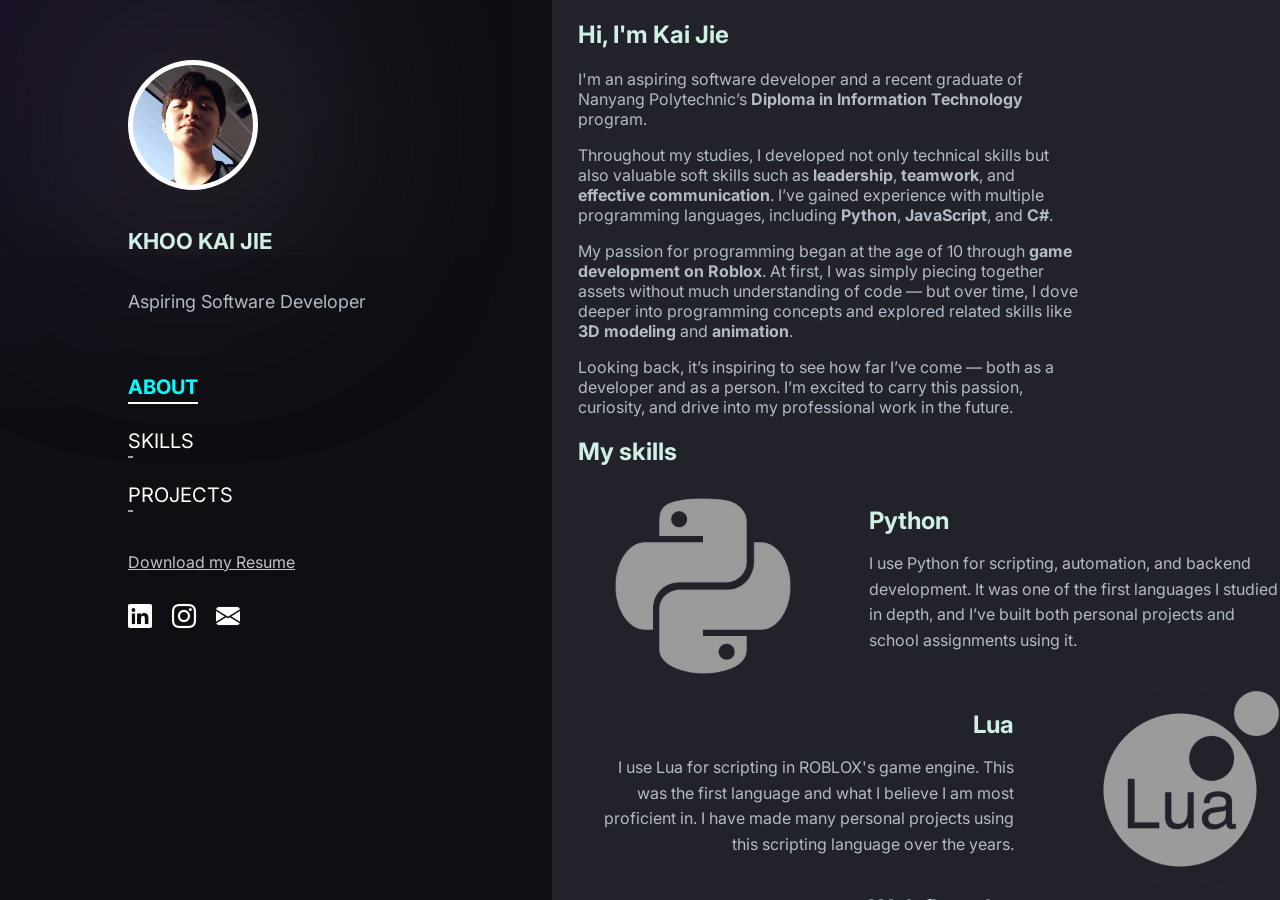
==== index.html @ 63a25b87 "Added my portfolio" ====
<!DOCTYPE html>
<html>

<head>
    <meta charset="UTF-8" />
    <link rel="icon" type="image/x-icon" href="favicon.ico">
    <title>Khoo Kai Jie's Portfolio</title>
    <link rel="stylesheet" href="style.css" />
    <link href="https://cdn.jsdelivr.net/npm/bootstrap-icons@1.10.5/font/bootstrap-icons.css" rel="stylesheet">

</head>

<body>
    <div class="container">
        <aside class="sidebar">
            <div class="profile-pic">
                <img src="resumeImg.jpg" alt="Profile Picture" />
            </div>
            <h1>KHOO KAI JIE</h1>
            <p>Aspiring Software Developer</p>
            <nav>
                <ul>
                    <li><a href="#about">ABOUT</a></li>
                    <li><a href="#skills">SKILLS</a></li>
                    <li><a href="#projects">PROJECTS</a></li>
                </ul>
            </nav>
            <div class="downloadResume">
                <a style="margin-top: 40px;" href="Khoo_Kai_Jie_Resume.pdf" target="_blank">Download my Resume</a>
            </div>
            <div class="social-icons">
                <a href="https://www.linkedin.com/in/kai-jie-khoo-34b2a32a0/" target="_blank" aria-label="LinkedIn">
                    <i class="bi bi-linkedin"></i>
                </a>
                <a href="https://www.instagram.com/kaiipf" target="_blank" aria-label="Instagram">
                    <i class="bi bi-instagram"></i>
                </a>
                <a href="mailto:khoo.kj1@gmail.com" aria-label="Email">
                    <i class="bi bi-envelope-fill"></i>
                </a>
            </div>
        </aside>

        <main class="content">
            <!-- Sections like About Me, Projects -->
            <section id="about">
                <div>
                    <h2>Hi, I'm Kai Jie</h2>
                    <p>
                        I'm an aspiring software developer and a recent graduate of Nanyang Polytechnic’s
                        <strong>Diploma in Information Technology</strong> program.
                    </p>
                    <p>
                        Throughout my studies, I developed not only technical skills but also valuable soft skills such
                        as
                        <strong>leadership</strong>, <strong>teamwork</strong>, and <strong>effective
                            communication</strong>.
                        I’ve gained experience with multiple programming languages, including
                        <strong>Python</strong>, <strong>JavaScript</strong>, and <strong>C#</strong>.
                    </p>
                    <p>
                        My passion for programming began at the age of 10 through <strong>game development on
                            Roblox</strong>.
                        At first, I was simply piecing together assets without much understanding of code — but over
                        time,
                        I dove deeper into programming concepts and explored related skills like <strong>3D
                            modeling</strong> and <strong>animation</strong>.
                    </p>
                    <p>
                        Looking back, it’s inspiring to see how far I’ve come — both as a developer and as a person.
                        I’m excited to carry this passion, curiosity, and drive into my professional work in the future.
                    </p>
                </div>
            </section>
            <section id="skills">
                <div>
                    <h2>My skills</h2>
                </div>
                <div class="skill-wrapper">
                    <div class="skill-image">
                        <img src="pythonlogo.png" alt="Python Logo" />
                    </div>
                    <div class="skill-text">
                        <h3>Python</h3>
                        <p>
                            I use Python for scripting, automation, and backend development. It was one of the first
                            languages I studied in depth, and I’ve built both personal projects and school assignments
                            using it.
                        </p>
                    </div>
                </div>
                <div class="skill-wrapper">
                    <div class="skill-image">
                        <img src="lualogo.png" alt="Lua Logo" />
                    </div>
                    <div class="skill-text">
                        <h3>Lua</h3>
                        <p>
                            I use Lua for scripting in ROBLOX's game engine. This was the first language and what I
                            believe I am most proficient in. I have made many personal projects using this scripting
                            language over the years.
                        </p>
                    </div>
                </div>
                <div class="skill-wrapper">
                    <div class="skill-image">
                        <img src="webdev.png" alt="Web Dev logo" />
                    </div>
                    <div class="skill-text">
                        <h3>Web Development</h3>
                        <p>
                            I am well versed in many aspects of Web Development. I am confident in my front end
                            engineering skills from creating mockups with Figma to creating websites with HTML, CSS and
                            JavaScript. I also have experience in using Flask with Python to create user centric
                            experiences.
                        </p>
                    </div>
                </div>
                <div class="skill-wrapper">
                    <div class="skill-image">
                        <img src="CSlogo.png" alt="C Sharp Logo" />
                    </div>
                    <div class="skill-text">
                        <h3>C#</h3>
                        <p>
                            I use C# mainly for building web applications using the ASP.NET framework.
                            Through my coursework and projects, I've developed dynamic, data-driven websites
                            and gained experience working with backend logic, MVC architecture, and database
                            integration.
                        </p>
                    </div>
                </div>
                <div class="skill-wrapper">
                    <div class="skill-image">
                        <img src="MysqlLogo.png" alt="MySql Logo" />
                    </div>
                    <div class="skill-text">
                        <h3>MySQL</h3>
                        <p>
                            During my studies, I have gained experience in using MySQL for database management.
                            I have created and managed databases, written complex queries, and integrated them with my
                            projects.
                            I am comfortable with data modeling, normalization, and optimizing queries for performance.
                        </p>
                    </div>
                </div>
            </section>
            <section id="projects">
                <div>
                    <h2>My projects</h2>
                </div>
                <div class="project ripblade" style="background-color: #1c1c24;">
                    <div class="project-content">
                        <div class="text">
                            <h3>RIPBLADE</h3>
                            <p>This is the game I am currently working on in ROBLOX's platform since 2024. Whilst
                                developing, I handled aspects such as programming, animation and 3D Modelling</p>
                            <a href="https://www.roblox.com/games/15853290560/RIPBLADE" target="_blank"
                                class="ripblade-link">View RIPBLADE on Roblox <button class="icon-button">
                                    <i class="bi bi-box-arrow-up-right"></i>
                                </button></a>

                        </div>
                        <div class="image">
                            <img src="ripblade-image.png" alt="RIPBLADE Screenshot">
                            <video class="overlay" src="ripblade-video.mp4" muted loop></video>
                        </div>
                    </div>
                </div>
                <!-- REVERSED PROJECT -->
                <div class="project reversed" style="padding-left: 0px;">
                    <div class="project-content" style="padding-left: 0px;">
                        <div class="text">
                            <h3>Arthematic.com.my</h3>
                            <p>A website I was commissioned by Arthematic to make. During which, I've applied
                                what I've learnt and used HTML, CSS and JavaScript to build this site. I also made a
                                form handler which stores and sends form responses to the owner's email address using
                                Php.</p>
                            <a href="https://arthematic.com.my/" target="_blank" class="ripblade-link">
                                View Arthematic
                                <button class="icon-button">
                                    <i class="bi bi-box-arrow-up-right"></i>
                                </button>
                            </a>
                        </div>
                        <div class="image">
                            <img src="arthematic-image.png" alt="Other Game Thumbnail">
                            <img src="arthematic-image2.png" class="overlay" alt="Other Game Thumbnail">
                        </div>
                    </div>
                </div>
                <div class="project ripblade" style="background-color: #1c1c24;">
                    <div class="project-content">
                        <div class="text">
                            <h3>GreenByte</h3>
                            <p>This is a school project I've worked on with my teammates during our App Development
                                Project module. GreenByte was made with Python and Flask and features a comprehensive
                                ingredient and recipe shopping system.</p>
                        </div>
                        <div class="image">
                            <img src="GB-image1.png" alt="RIPBLADE Screenshot">
                            <img src="GB-image2.png" class="overlay" alt="Other Game Thumbnail">
                        </div>
                    </div>
                </div>
            </section>
            <p style="text-align: center; margin-top: 20px; color: #888;">
                Copyright © 2025 Khoo Kai Jie. All rights reserved.
            </p>
        </main>
    </div>
</body>
<script>
    document.addEventListener('wheel', function (e) {
        const content = document.querySelector('.content');
        content.scrollTop += e.deltaY;
    }, { passive: true });

    const ripblade = document.querySelector('.project.ripblade');

    ripblade.addEventListener('mouseenter', () => {
        const video = ripblade.querySelector('video');
        video.play();
    });

    ripblade.addEventListener('mouseleave', () => {
        const video = ripblade.querySelector('video');
        video.pause();
        video.currentTime = 0; // rewind
    });
    const sections = document.querySelectorAll('section[id]');
    const navLinks = document.querySelectorAll('.sidebar nav a');

    const observer = new IntersectionObserver(
        (entries) => {
            entries.forEach(entry => {
                const id = entry.target.getAttribute('id');
                const link = document.querySelector(`.sidebar nav a[href="#${id}"]`);

                if (entry.isIntersecting) {
                    navLinks.forEach(l => l.classList.remove('active'));
                    link.classList.add('active');
                }
            });
        },
        {
            root: document.querySelector('.content'),
            rootMargin: '0px',
            threshold: 0.8 // Section is active if 50% visible
        }
    );

    sections.forEach(section => {
        observer.observe(section);
    });

    document.addEventListener('DOMContentLoaded', () => {
        function isTouchDevice() {
            return ('ontouchstart' in window && navigator.maxTouchPoints > 1);
        }

        if (!isTouchDevice()) {
            const spotlight = document.createElement('div');
            spotlight.id = 'spotlight';
            document.body.appendChild(spotlight);

            document.addEventListener('mousemove', (e) => {
                spotlight.style.left = `${e.clientX}px`;
                spotlight.style.top = `${e.clientY}px`;
            });
        }
    });
    const video = document.querySelector('video');
    if (video) {
        video.disablePictureInPicture = true;
    }
</script>

</html>
---- style.css ----
@import url('https://fonts.googleapis.com/css2?family=Inter:ital,opsz,wght@0,14..32,100..900;1,14..32,100..900&display=swap');

html {
  scroll-behavior: smooth;
}
body {
  margin: 0;
  font-family: "Inter", sans-serif;
  display: flex;
  color: rgb(179, 187, 196);
  overflow-x: hidden;
}

h1,
h2,
h3,
h4,
h5 {
  color: #d0f0e6;;
}

.container {
  display: flex;
  height: 100vh;
  width: 100%;
}

.sidebar {
  position: fixed;
  /* Fixes it to the left side */
  top: 0;
  left: 0;
  height: 100vh;
  /* Full height of the viewport */
  width: calc(350px + 5vw);
  background-color: #0f0f13;
  padding: 40px 10px;
  padding-left: 10vw;
  display: flex;
  flex-direction: column;
  align-items: left;
  overflow: hidden;
}

a:link {
  color: rgb(196, 196, 196);
}

/* visited link */
a:visited {
  color: rgb(196, 196, 196);
}
.profile-pic {
  width: 120px;
  height: 120px;
  background-color: white;
  border-radius: 50%;
  padding: 5px;
  margin: 20px 0;
  box-shadow: 0px 0px 300px rgba(218, 193, 207, 0.527);
}
.profile-pic img {
  width: 120px;
  height: 120px;
  border-radius: 50%;
}
.sidebar h1 {
  font-size: 22px;
  text-align: left;
}

.sidebar p {
  font-size: 18px;
  text-align: left;
}

.sidebar nav ul {
  list-style: none;
  padding: 0;
  margin-top: 40px;
}

.sidebar nav li {
  margin: 20px 0;
}

.sidebar nav a {
  position: relative;
  display: inline-block;
  color: white;
  text-decoration: none;
  font-size: 20px;
  padding: 5px 0;
  transition: color 0.3s;
}

.sidebar nav a::before {
  content: "";
  position: absolute;
  bottom: 0;
  left: 0;
  height: 2px;
  background: white;
  width: 5px;
  transition: width 0.3s ease-in-out;
  opacity: 0.6;
}

.sidebar nav a.active::before {
  width: 100%; /* expands the line */
  opacity: 1;
}
.sidebar nav a.active, .sidebar nav a:hover{
  color: #00ffff; /* or any highlight color you prefer */
  font-weight: bold;
  transition: 500ms ease-in-out;
}
.social-icons {
  margin-top: 30px;
  display: flex;
  gap: 20px;
}

.social-icons a {
  color: white;
  font-size: 24px;
  transition: color 0.3s, transform 0.3s;
}

.social-icons a:hover {
  color: #00ffff;
  transform: scale(1.2);
}
.content {
  margin-left: calc(360px + 15vw);
  /* Leaves space for the sidebar */
  flex: 1;
  background-color: #22222b;
  overflow-y: auto;
  /* enables scrolling */
  height: 100vh;
  /* ensures it takes full height of screen */
}

.project {
  height: 300px;
  overflow: hidden;
}

.content div {
  padding-left: 2vw;
}

.project-content {
  display: flex;
  justify-content: space-between;
  align-items: center;
  padding: 0px;
  gap: 20px;
}

.project-content .text {
  flex: 1;
}

.project-content .image {
  position: relative;
  height: 300px;
  width: 20vw;
  max-width: 400px;
  overflow: hidden;
  transition: 0.5s ease-in-out;
}

.project-content .image img,
.project-content .image .overlay {
  height: 100%;
  width: 100%;
  object-fit: cover;
  display: block;
  position: absolute;
  top: 0;
  left: 0;
  transition: opacity 0.5s ease-in-out;
}

/* 🔽 Gradient overlay */
.project-content .image::before {
  content: "";
  position: absolute;
  top: 0;
  left: 0;
  width: 300px;
  height: 100%;
  background: linear-gradient(to right, #1c1c24 0%, transparent 100%);
  z-index: 2;
  transition: opacity 0.5s ease-in-out;
  pointer-events: none;
}

#about {
  margin-right: 200px;
}

#spotlight {
  position: fixed;
  top: 0;
  left: 0;
  width: 1200px;
  height: 1200px;
  background: radial-gradient(circle, rgba(73, 9, 177, 0.1) 0%, transparent 50%);
  pointer-events: none;
  transform: translate(-50%, -50%);
  z-index: 9999;
  border-radius: 50%;
  mix-blend-mode: screen;
  /* Optional: brightens effect */
}

/* 🔽 Hide video initially */
.project-content .image .overlay {
  opacity: 0;
  z-index: 1;
}

.project.reversed .project-content {
  flex-direction: row-reverse;
  padding-right: 10px;
}

/* 🔽 On hover: fade out gradient and fade in video */

.project.reversed:hover .image::before {
  opacity: 0;
}

.project.reversed:hover .image .overlay {
  opacity: 1;
}
.project.ripblade {
  text-align: right;
}
.project.ripblade:hover .image {
  width: 30vw;
  max-width: 600px;
}

.project.ripblade:hover .image .overlay {
  opacity: 1;
}

.ripblade-link {
  display: inline-flex;
  align-items: center;
  gap: 10px;
  text-decoration: none;
  font-size: 18px;
  color: #ffffff;
  margin-top: 10px;
}

/* Normal button state */
.icon-button {
  background-color: transparent;
  border: none;
  color: #ffffff;
  font-size: 1.2em;
  cursor: pointer;
  transition: transform 0.3s ease;
  padding: 4px;
}

.ripblade-link:hover .icon-button {
  transform: translateX(5px);
}

.project.reversed .image::before {
  left: auto;
  right: 0;
  background: linear-gradient(to left, #22222b 0%, transparent 100%);
}

.project.reversed:hover .image {
  width: 30vw;
  max-width: 600px;
}

.project.reversed:hover .image::before {
  opacity: 1;
}

.skill-section {
  padding: 40px;
  background-color: #1c1c24;
  color: white;
  border-bottom: 1px solid #333;
}

.skill-wrapper {
  display: flex;
  align-items: center;
  gap: 40px;
  max-width: 1000px;
  margin: 0 auto;
  flex-wrap: wrap;
}

.skill-image img {
  width: 200px;
  height: 200px;
  object-fit: cover;
  border-radius: 8px;
}

.skill-text {
  flex: 1;
  min-width: 280px;
}

.skill-text h3 {
  margin: 0 0 10px;
  font-size: 24px;
}

.skill-text p {
  line-height: 1.6;
  font-size: 16px;
}

#skills .skill-wrapper:nth-child(odd) {
  flex-direction: row-reverse;
  text-align: right;
}
.downloadResume {
  margin-top: 20px;
}
@media (max-width: 1240px) {
  .social-icons {
    justify-content: center;  /* center horizontally */
  align-items: center;
  margin-top: 20px;
  }
  #about {
    text-align: center;
    margin-right: 10px;
    margin-left: 10px;
    
  }
  .skill-wrapper {
    flex-direction: column;
    text-align: center;
    margin-left: 20px;
    margin-right: 20px;
  }

  #skills .skill-wrapper:nth-child(odd) {
    flex-direction: column;
    text-align: center;
  }
 h2 {
  text-align: center;
 }
  nav {
    display: none;
  }
  .downloadResume {
    text-align: center;
  }
  .sidebar {
    position: relative;
    /* no longer fixed */
    width: calc(100vw - 40px);
    height: 300px;
    padding: 20px;
    display: block;
    align-items: center;
  }


  .sidebar h1 {
    font-size: 22px;
    text-align: center;
  }

  .sidebar p {
    font-size: 18px;
        text-align: center;
  }
.profile-pic {
  margin: auto;
}
  .container {
    display: block;
    width: 100vw;
  }

  .content {
    margin-left: 0;
    /* remove left margin */
    display: block;
      overflow: hidden; /* ❌ disables scrolling */
  height: auto;     /* ✅ allows it to grow with content */
  }

  .content div {
    padding-left: 0px;
  }
}

@media (max-width: 800px) {
  .project-content .image {
    position: relative;
    height: 300px;
    width: 100px;
  }

  .project-content .image::before {
    content: "";
    position: absolute;
    top: 0;
    left: 0;
    width: 20px;
  }

  .skill-image img {
    margin: 0 auto;
  }
}

@media (hover: none) and (pointer: coarse) {
  #spotlight {
    display: none !important;
  }
}
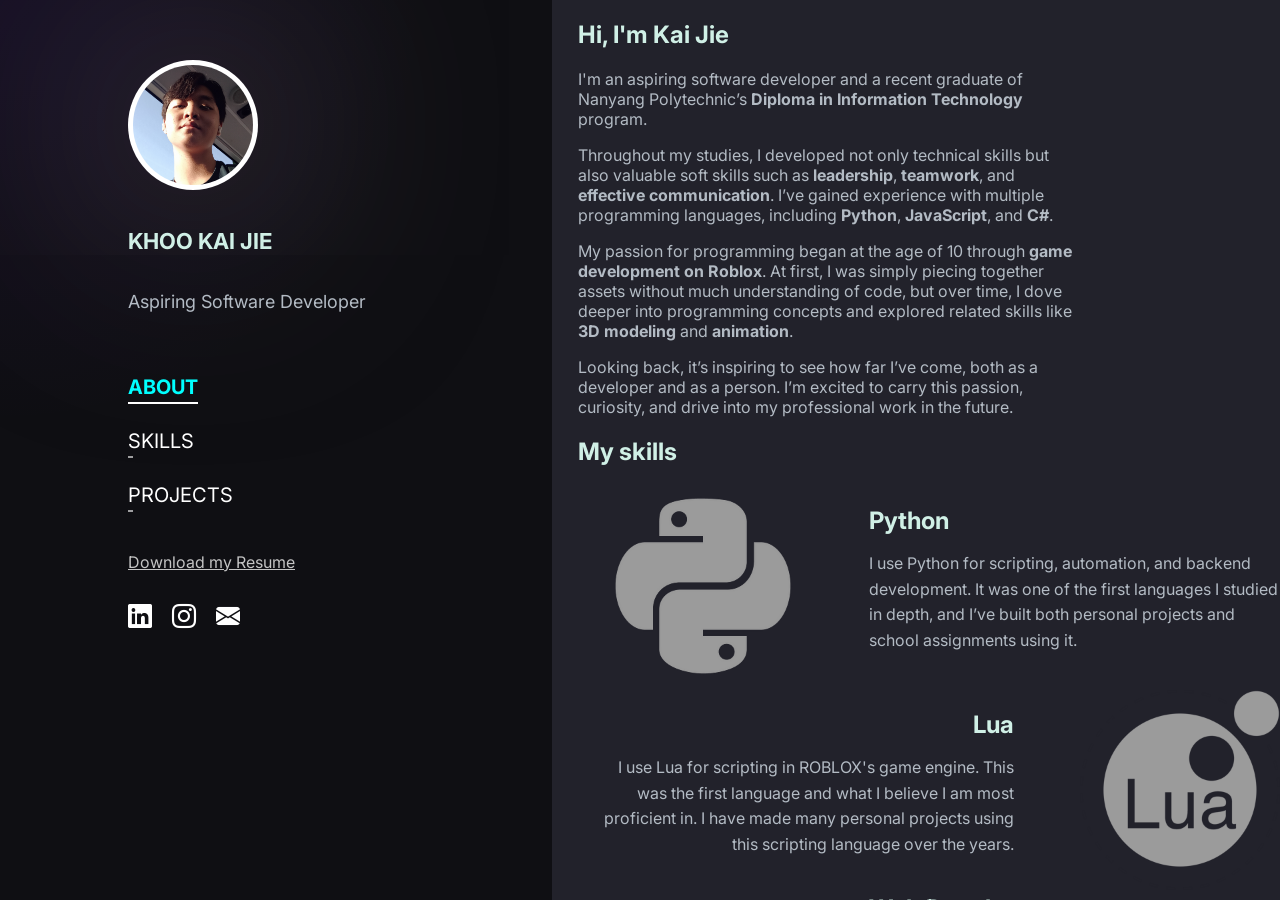
==== commit aa6c6b67: "Update index.html" ====
--- a/index.html
+++ b/index.html
@@ -7,7 +7,7 @@
     <title>Khoo Kai Jie's Portfolio</title>
     <link rel="stylesheet" href="style.css" />
     <link href="https://cdn.jsdelivr.net/npm/bootstrap-icons@1.10.5/font/bootstrap-icons.css" rel="stylesheet">
-
+     <meta name="viewport" content="width=device-width, initial-scale=1.0"> 
 </head>
 
 <body>
@@ -42,7 +42,6 @@
         </aside>
 
         <main class="content">
-            <!-- Sections like About Me, Projects -->
             <section id="about">
                 <div>
                     <h2>Hi, I'm Kai Jie</h2>
@@ -61,13 +60,13 @@
                     <p>
                         My passion for programming began at the age of 10 through <strong>game development on
                             Roblox</strong>.
-                        At first, I was simply piecing together assets without much understanding of code — but over
+                        At first, I was simply piecing together assets without much understanding of code, but over
                         time,
                         I dove deeper into programming concepts and explored related skills like <strong>3D
                             modeling</strong> and <strong>animation</strong>.
                     </p>
                     <p>
-                        Looking back, it’s inspiring to see how far I’ve come — both as a developer and as a person.
+                        Looking back, it’s inspiring to see how far I’ve come, both as a developer and as a person.
                         I’m excited to carry this passion, curiosity, and drive into my professional work in the future.
                     </p>
                 </div>
@@ -167,13 +166,11 @@
                         </div>
                     </div>
                 </div>
-                <!-- REVERSED PROJECT -->
                 <div class="project reversed" style="padding-left: 0px;">
                     <div class="project-content" style="padding-left: 0px;">
                         <div class="text">
                             <h3>Arthematic.com.my</h3>
-                            <p>A website I was commissioned by Arthematic to make. During which, I've applied
-                                what I've learnt and used HTML, CSS and JavaScript to build this site. I also made a
+                            <p>A website I was commissioned by Arthematic to make using HTML, CSS and JavaScript. This site also features a
                                 form handler which stores and sends form responses to the owner's email address using
                                 Php.</p>
                             <a href="https://arthematic.com.my/" target="_blank" class="ripblade-link">
@@ -226,7 +223,7 @@
     ripblade.addEventListener('mouseleave', () => {
         const video = ripblade.querySelector('video');
         video.pause();
-        video.currentTime = 0; // rewind
+        video.currentTime = 0;
     });
     const sections = document.querySelectorAll('section[id]');
     const navLinks = document.querySelectorAll('.sidebar nav a');
@@ -246,7 +243,7 @@
         {
             root: document.querySelector('.content'),
             rootMargin: '0px',
-            threshold: 0.8 // Section is active if 50% visible
+            threshold: 0.8 
         }
     );
 
--- a/style.css
+++ b/style.css
@@ -184,7 +184,7 @@
   transition: opacity 0.5s ease-in-out;
 }
 
-/* 🔽 Gradient overlay */
+/* Gradient overlay */
 .project-content .image::before {
   content: "";
   position: absolute;
@@ -217,7 +217,7 @@
   /* Optional: brightens effect */
 }
 
-/* 🔽 Hide video initially */
+/* Hide video initially */
 .project-content .image .overlay {
   opacity: 0;
   z-index: 1;
@@ -227,8 +227,6 @@
   flex-direction: row-reverse;
   padding-right: 10px;
 }
-
-/* 🔽 On hover: fade out gradient and fade in video */
 
 .project.reversed:hover .image::before {
   opacity: 0;
@@ -398,8 +396,8 @@
     margin-left: 0;
     /* remove left margin */
     display: block;
-      overflow: hidden; /* ❌ disables scrolling */
-  height: auto;     /* ✅ allows it to grow with content */
+      overflow: hidden; /* disables scrolling */
+  height: auto;     /* allows it to grow with content */
   }
 
   .content div {
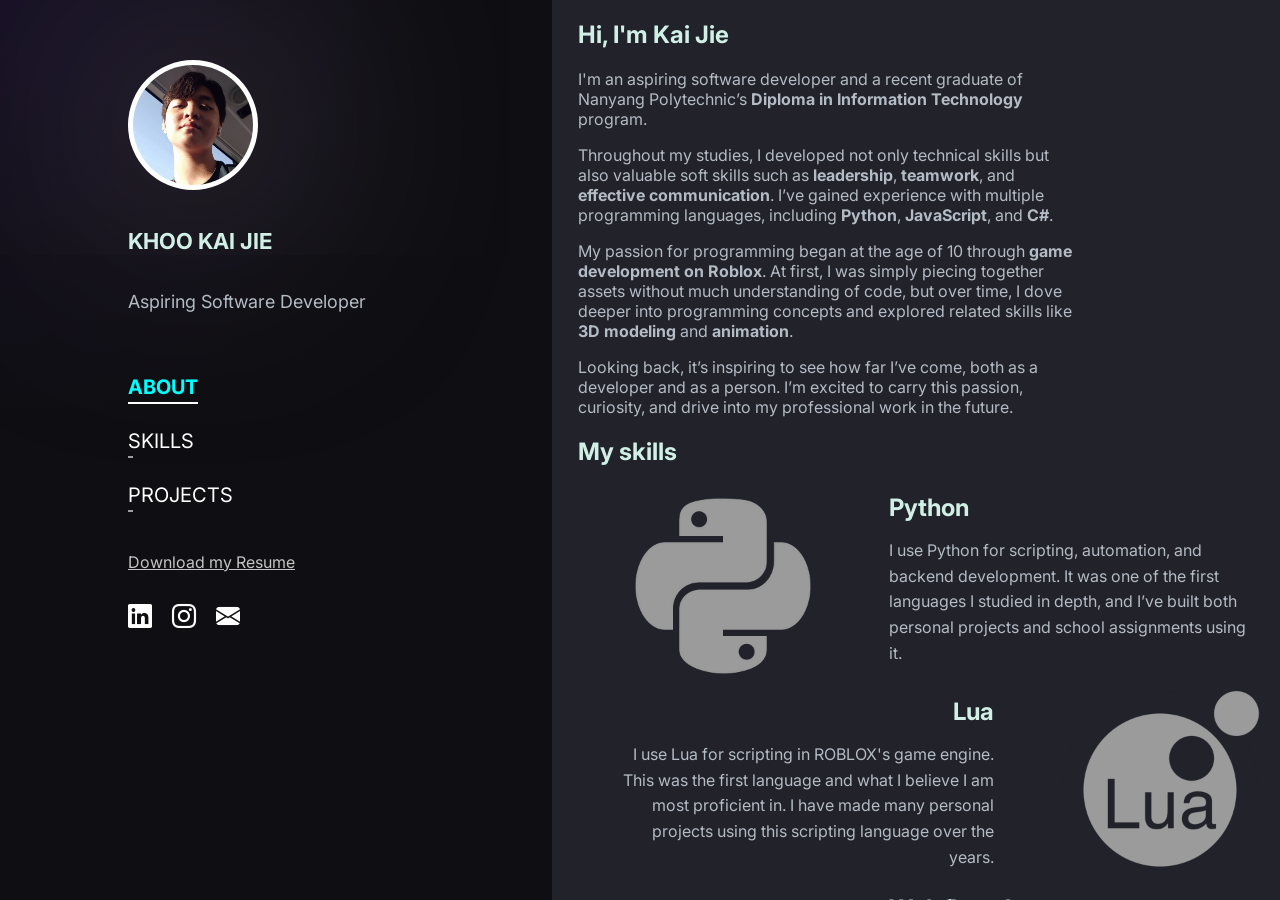
==== commit e2e6101f: "Update index.html" ====
--- a/index.html
+++ b/index.html
@@ -181,8 +181,8 @@
                             </a>
                         </div>
                         <div class="image">
-                            <img src="arthematic-image.png" alt="Other Game Thumbnail">
-                            <img src="arthematic-image2.png" class="overlay" alt="Other Game Thumbnail">
+                            <img src="arthematic-image.png" alt="Arthematic Screenshot">
+                            <img src="arthematic-image2.png" class="overlay" alt="Arthematic Screenshot">
                         </div>
                     </div>
                 </div>
@@ -195,8 +195,8 @@
                                 ingredient and recipe shopping system.</p>
                         </div>
                         <div class="image">
-                            <img src="GB-image1.png" alt="RIPBLADE Screenshot">
-                            <img src="GB-image2.png" class="overlay" alt="Other Game Thumbnail">
+                            <img src="GB-image1.png" alt="GreenByte Screenshot">
+                            <img src="GB-image2.png" class="overlay" alt="GreenByte Screenshot">
                         </div>
                     </div>
                 </div>
@@ -213,7 +213,7 @@
         content.scrollTop += e.deltaY;
     }, { passive: true });
 
-    const ripblade = document.querySelector('.project.ripblade');
+    const ripblade = document.querySelector('.project.ripblade .image');
 
     ripblade.addEventListener('mouseenter', () => {
         const video = ripblade.querySelector('video');
--- a/style.css
+++ b/style.css
@@ -228,22 +228,20 @@
   padding-right: 10px;
 }
 
-.project.reversed:hover .image::before {
-  opacity: 0;
-}
-
-.project.reversed:hover .image .overlay {
+
+
+.project.reversed .image:hover .overlay {
   opacity: 1;
 }
 .project.ripblade {
   text-align: right;
 }
-.project.ripblade:hover .image {
+.project.ripblade .image:hover.image {
   width: 30vw;
   max-width: 600px;
 }
 
-.project.ripblade:hover .image .overlay {
+.project.ripblade .image:hover .overlay {
   opacity: 1;
 }
 
@@ -278,12 +276,12 @@
   background: linear-gradient(to left, #22222b 0%, transparent 100%);
 }
 
-.project.reversed:hover .image {
+.project.reversed .image:hover {
   width: 30vw;
   max-width: 600px;
 }
 
-.project.reversed:hover .image::before {
+.project.reversed .image:hover .image::before {
   opacity: 1;
 }
 
@@ -299,7 +297,7 @@
   align-items: center;
   gap: 40px;
   max-width: 1000px;
-  margin: 0 auto;
+  margin: 0 20px;
   flex-wrap: wrap;
 }
 
@@ -398,6 +396,7 @@
     display: block;
       overflow: hidden; /* disables scrolling */
   height: auto;     /* allows it to grow with content */
+    scroll-behavior: smooth;
   }
 
   .content div {
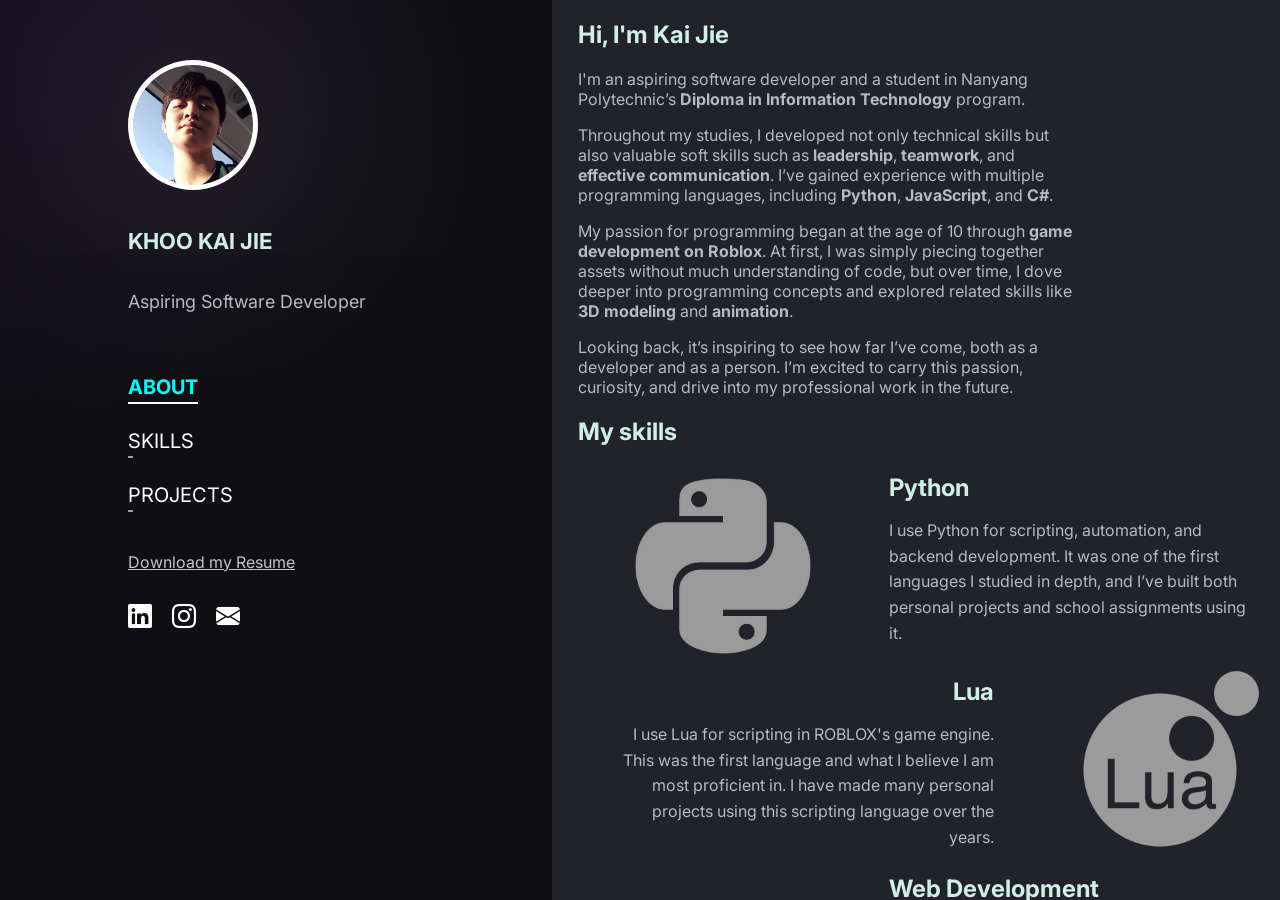
==== commit b88e5f1a: "Update index.html" ====
--- a/index.html
+++ b/index.html
@@ -46,7 +46,7 @@
                 <div>
                     <h2>Hi, I'm Kai Jie</h2>
                     <p>
-                        I'm an aspiring software developer and a recent graduate of Nanyang Polytechnic’s
+                        I'm an aspiring software developer and a student in Nanyang Polytechnic’s
                         <strong>Diploma in Information Technology</strong> program.
                     </p>
                     <p>
@@ -273,4 +273,4 @@
     }
 </script>
 
-</html>+</html>
